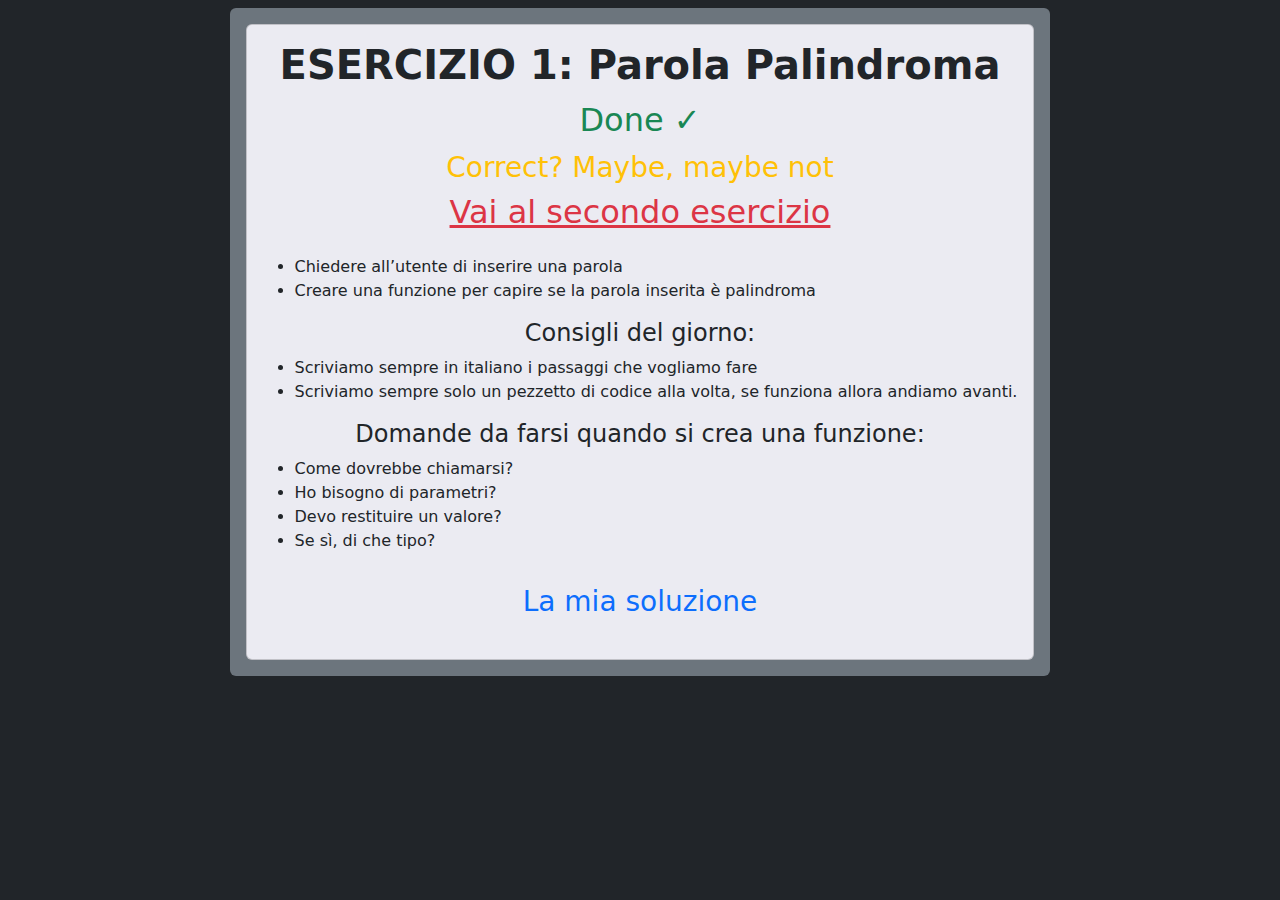
==== es1-palindromo/index.html @ cbbbcb7a "first commit" ====
<!DOCTYPE html>
<html lang="en">
  <head>
    <meta charset="UTF-8" />
    <meta name="viewport" content="width=device-width, initial-scale=1.0" />
    <meta name="author" content="Antonio Ferrigno" />
    <meta name="description" content="" />
    <meta name="keyword" content="" />

    <title>Esercizio 1: Parola Palindroma</title>
    <link
      href="https://cdn.jsdelivr.net/npm/bootstrap@5.3.3/dist/css/bootstrap.min.css"
      rel="stylesheet"
      integrity="sha384-QWTKZyjpPEjISv5WaRU9OFeRpok6YctnYmDr5pNlyT2bRjXh0JMhjY6hW+ALEwIH"
      crossorigin="anonymous"
    />
    <link rel="icon" href="../img/favicon.png" />

    <link rel="stylesheet" href="../css/style.css" />
  </head>
  <body class="bg-dark">
    <div class="container pt-2 d-flex justify-content-center align-items-center">
      <div class="bg-secondary rounded p-3">
      <div class="card rounded px-3">
        <h1 class="fw-bolder text-center pt-3">ESERCIZIO 1: Parola Palindroma</h1>
        <h2 class="text-center py-1 text-success">Done &#10003;</h2>
        <h3 class="text-center text-warning">Correct? Maybe, maybe not</h3>
        <nav>
          <ul class="navbar-nav">
            <li>
              <h2 class="text-center text-danger text-decoration-underline">
                <a
                  href="../es2-pari-dispari/index.html"
                  class="text-decoration-none"
                  >Vai al secondo esercizio</a
                >
              </h2>
            </li>
          </ul>
        </nav>
        
        <p class="fs-5">
          <ul>
            <li>Chiedere all’utente di inserire una parola</li>
            <li>Creare una funzione per capire se la parola inserita è palindroma</li>
          </ul>
            
          
          
          <h4 class="mx-auto">Consigli del giorno:</h4>
          <ul>
            <li>Scriviamo sempre in italiano i passaggi che vogliamo fare</li>
            <li>Scriviamo sempre solo un pezzetto di codice alla volta, se funziona allora andiamo avanti.</li>
          </ul>
          <h4 class="mx-auto">Domande da farsi quando si crea una funzione:</h4>
          <ul>
            <li>Come dovrebbe chiamarsi?</li>
            <li>Ho bisogno di parametri?</li>
            <li>Devo restituire un valore?</li>
            <li>Se sì, di che tipo?</li>
          </ul>
        </p>
        <h3 class="text-center text-primary">La mia soluzione</h3>
        <div class="image text-center py-3">
          
        </div>
           
       </div>
      </div>
    </div>
    <script
      src="https://cdn.jsdelivr.net/npm/bootstrap@5.3.3/dist/js/bootstrap.bundle.min.js"
      integrity="sha384-YvpcrYf0tY3lHB60NNkmXc5s9fDVZLESaAA55NDzOxhy9GkcIdslK1eN7N6jIeHz"
      crossorigin="anonymous"
    ></script>
    <script src="./JS/script.js"></script>
  </body>
</html>
---- css/style.css ----
.card {
  background-color: #ebebf2;
}

img {
  width: 55%;
}

a {
  color: inherit;
}
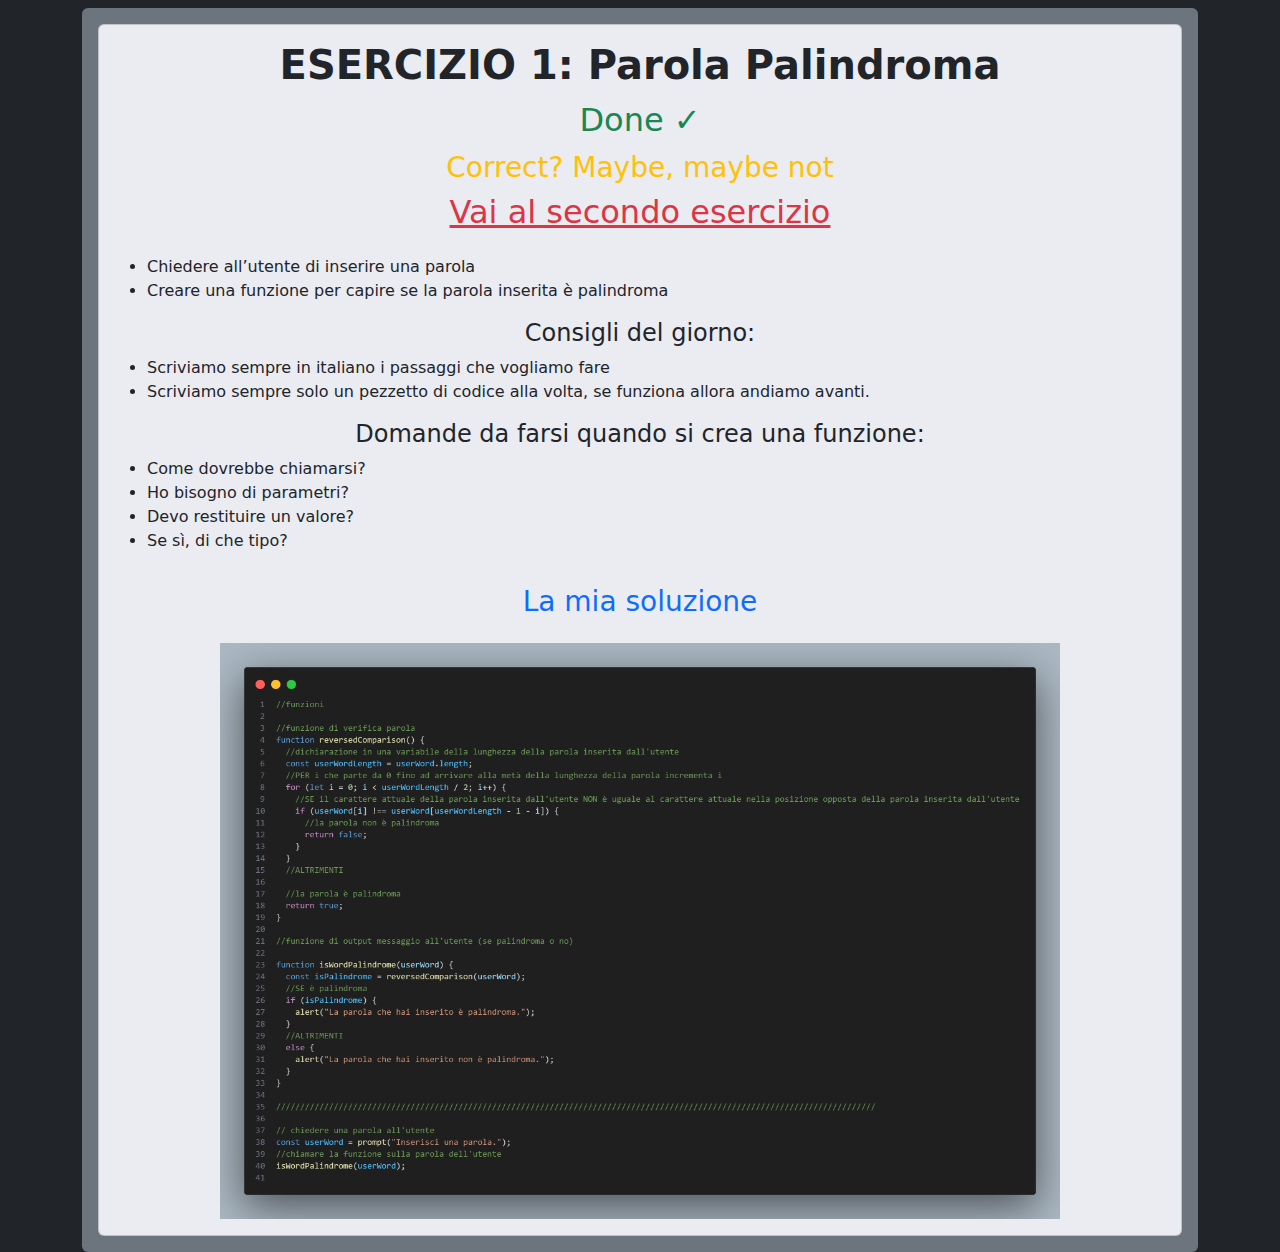
==== commit 4237d8f1: "End" ====
--- a/es1-palindromo/index.html
+++ b/es1-palindromo/index.html
@@ -62,6 +62,7 @@
         </p>
         <h3 class="text-center text-primary">La mia soluzione</h3>
         <div class="image text-center py-3">
+          <img src="../img/soluzione1.png" alt="soluzione1">
           
         </div>
            
--- a/css/style.css
+++ b/css/style.css
@@ -3,7 +3,7 @@
 }
 
 img {
-  width: 55%;
+  width: 80%;
 }
 
 a {
